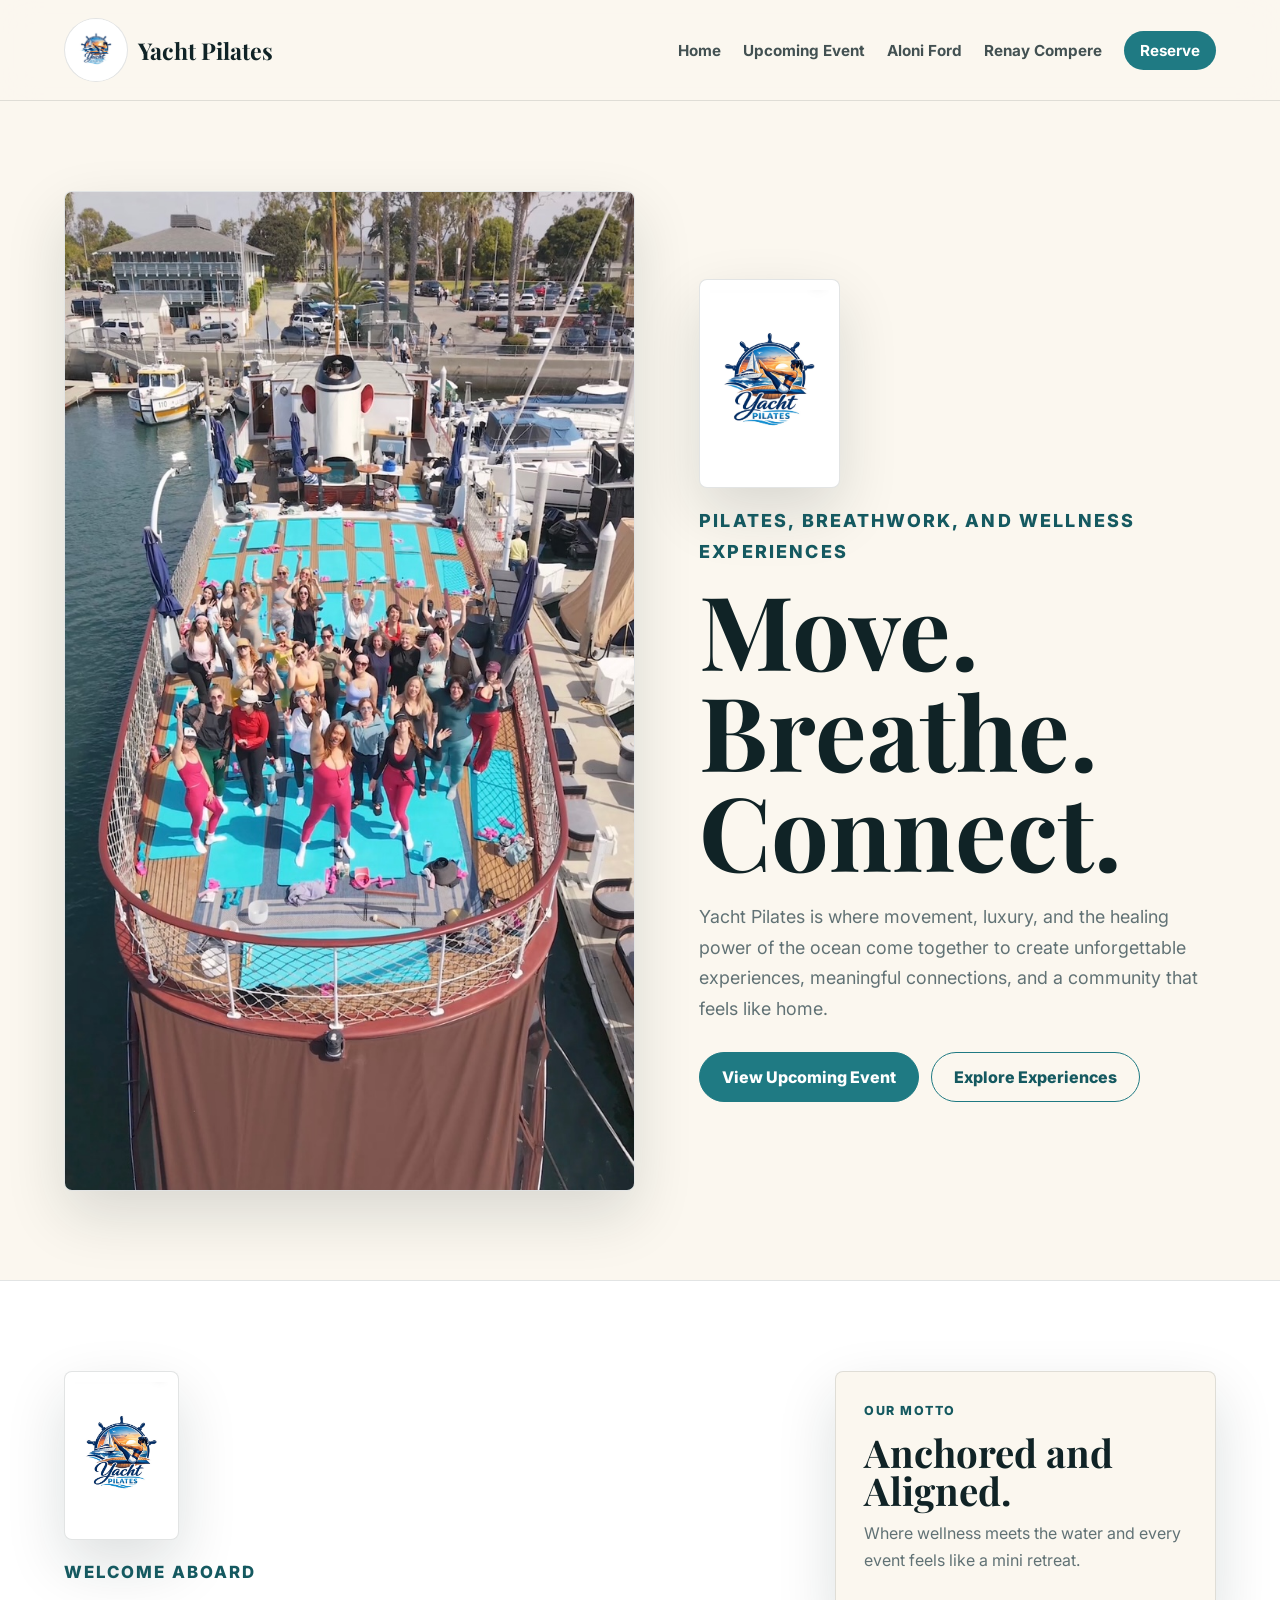
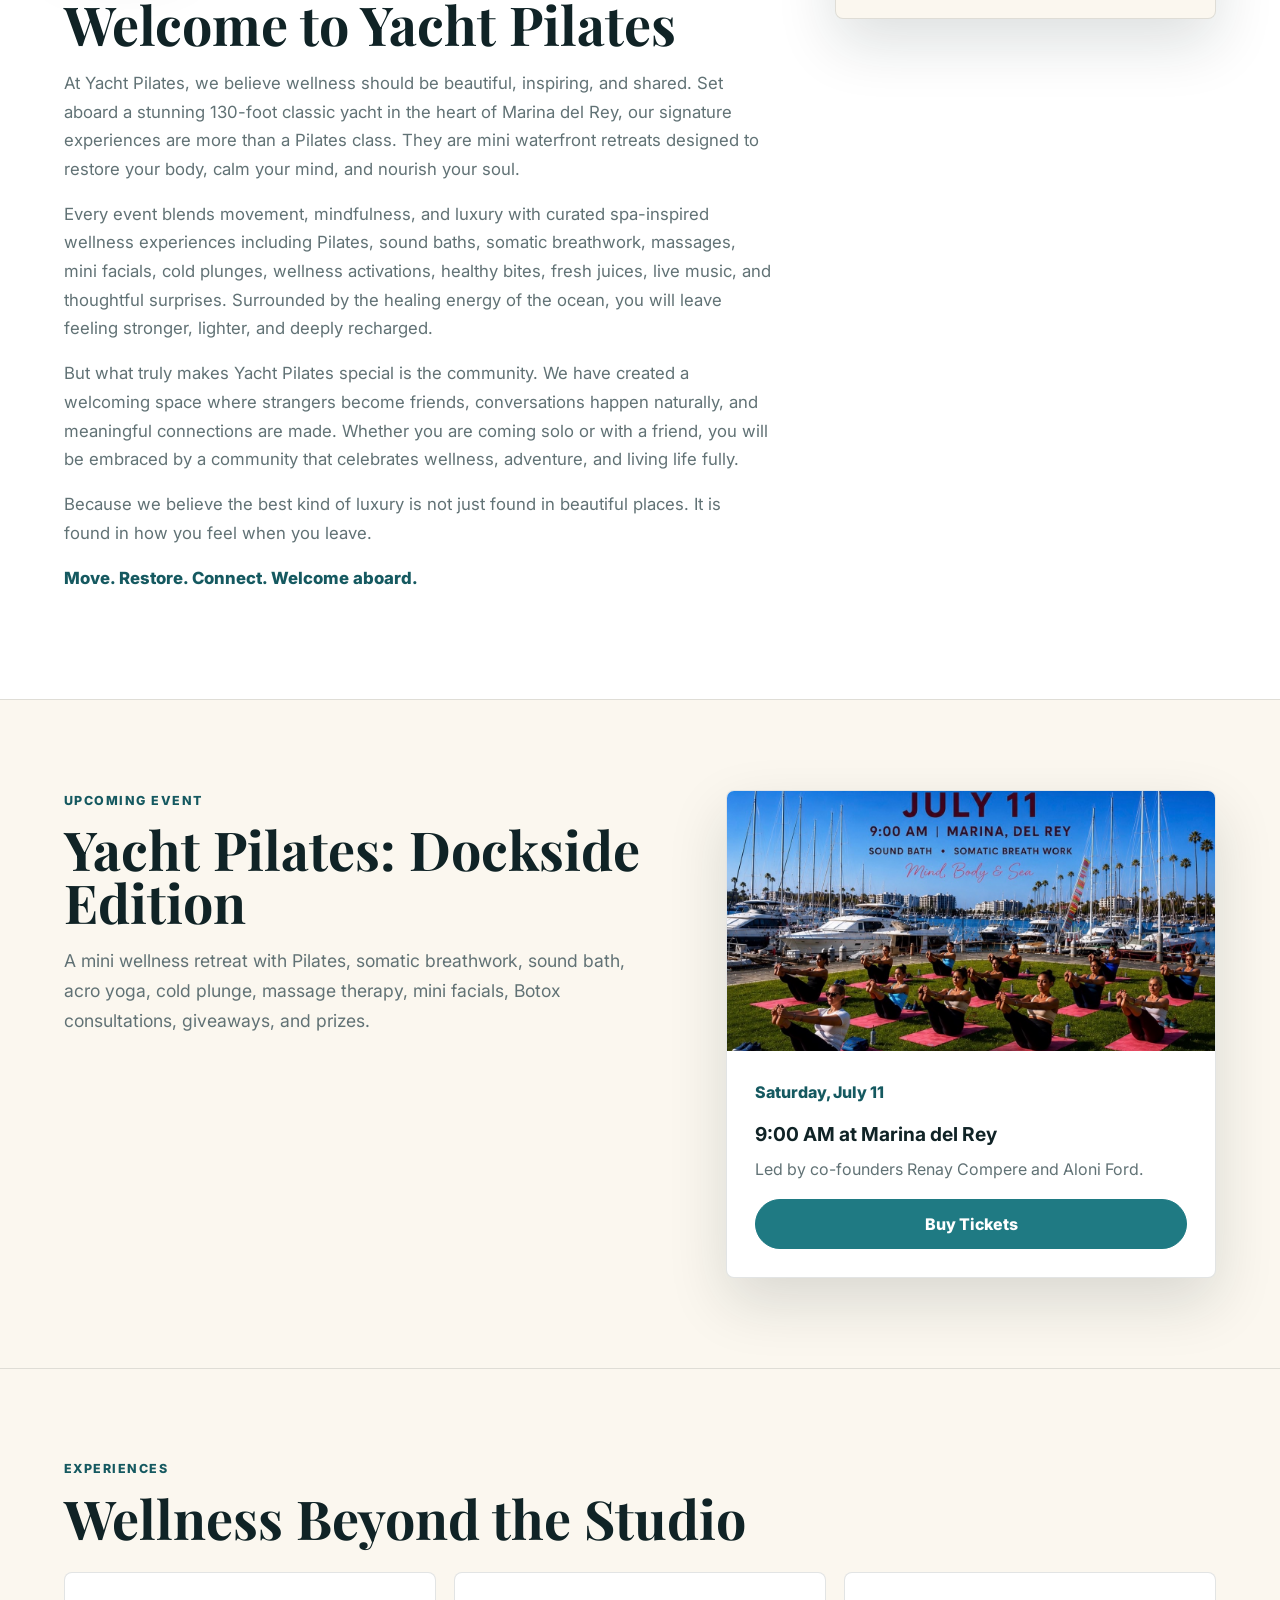
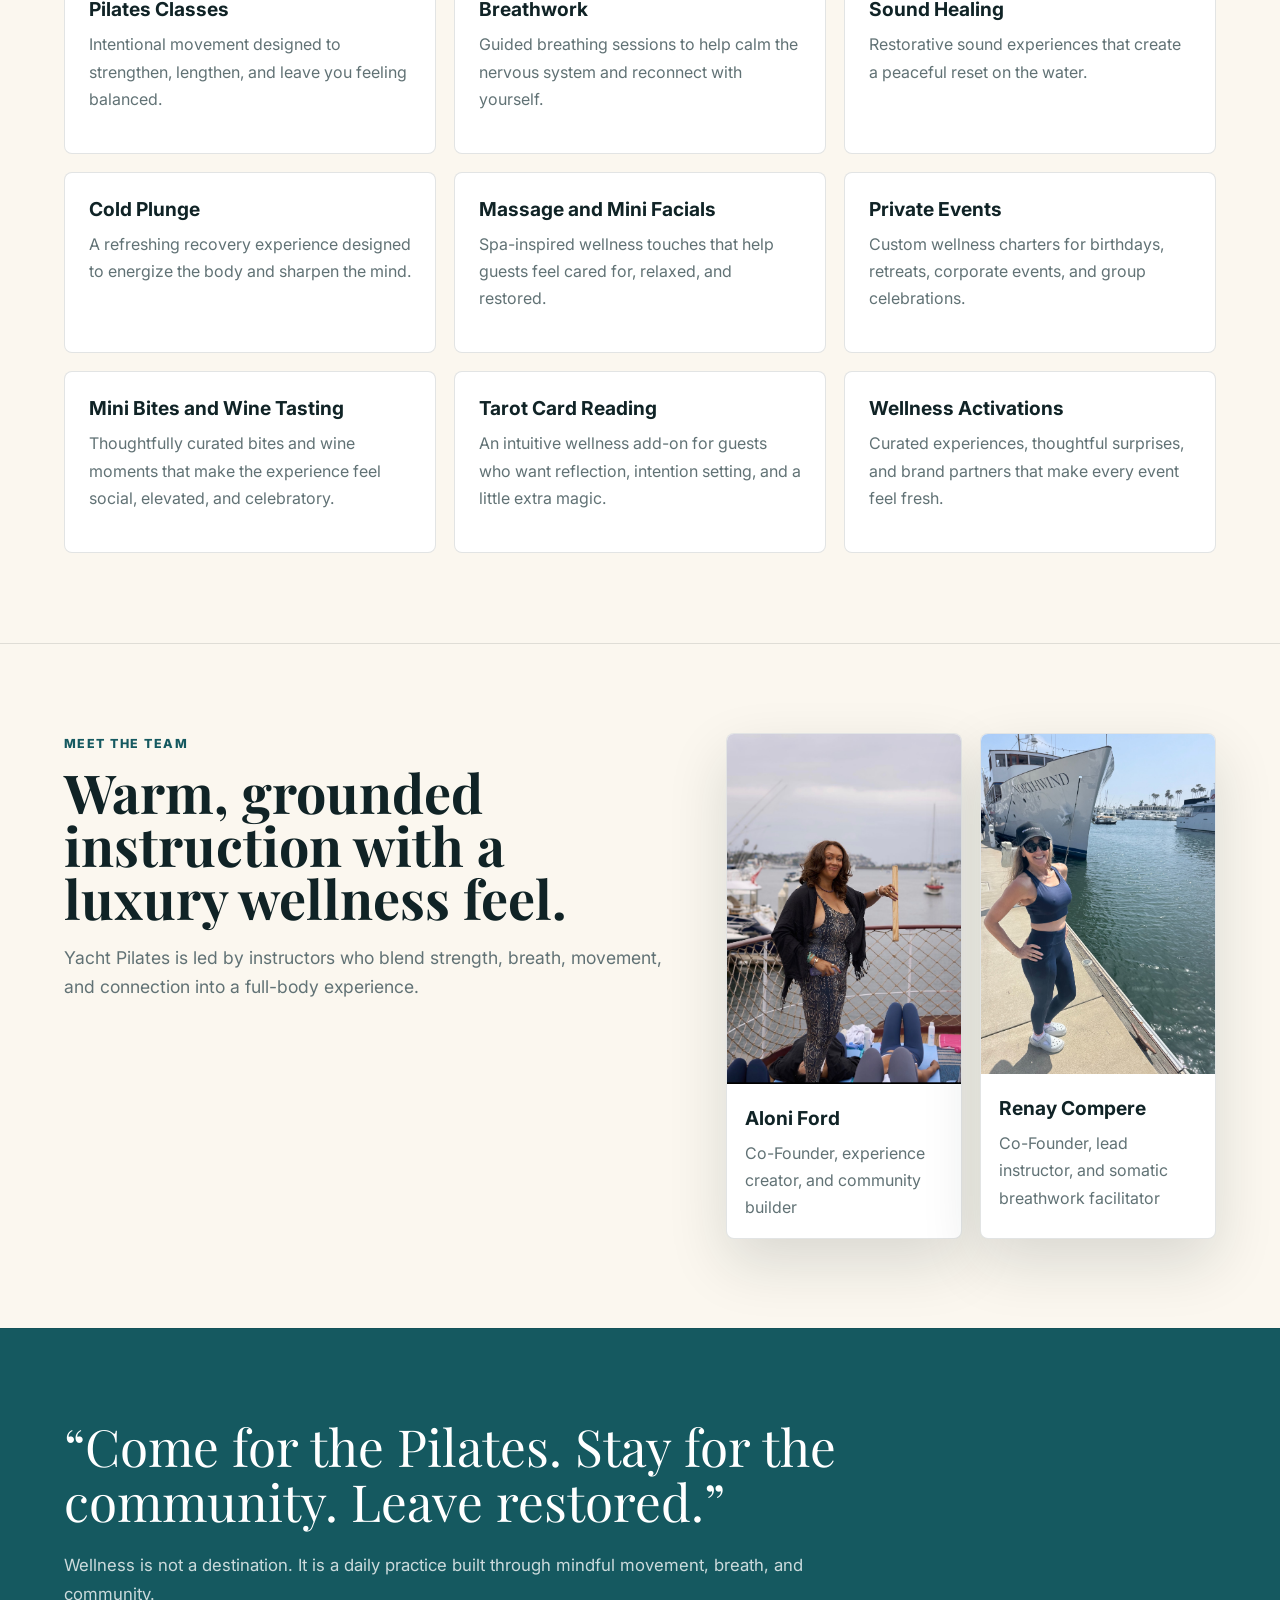
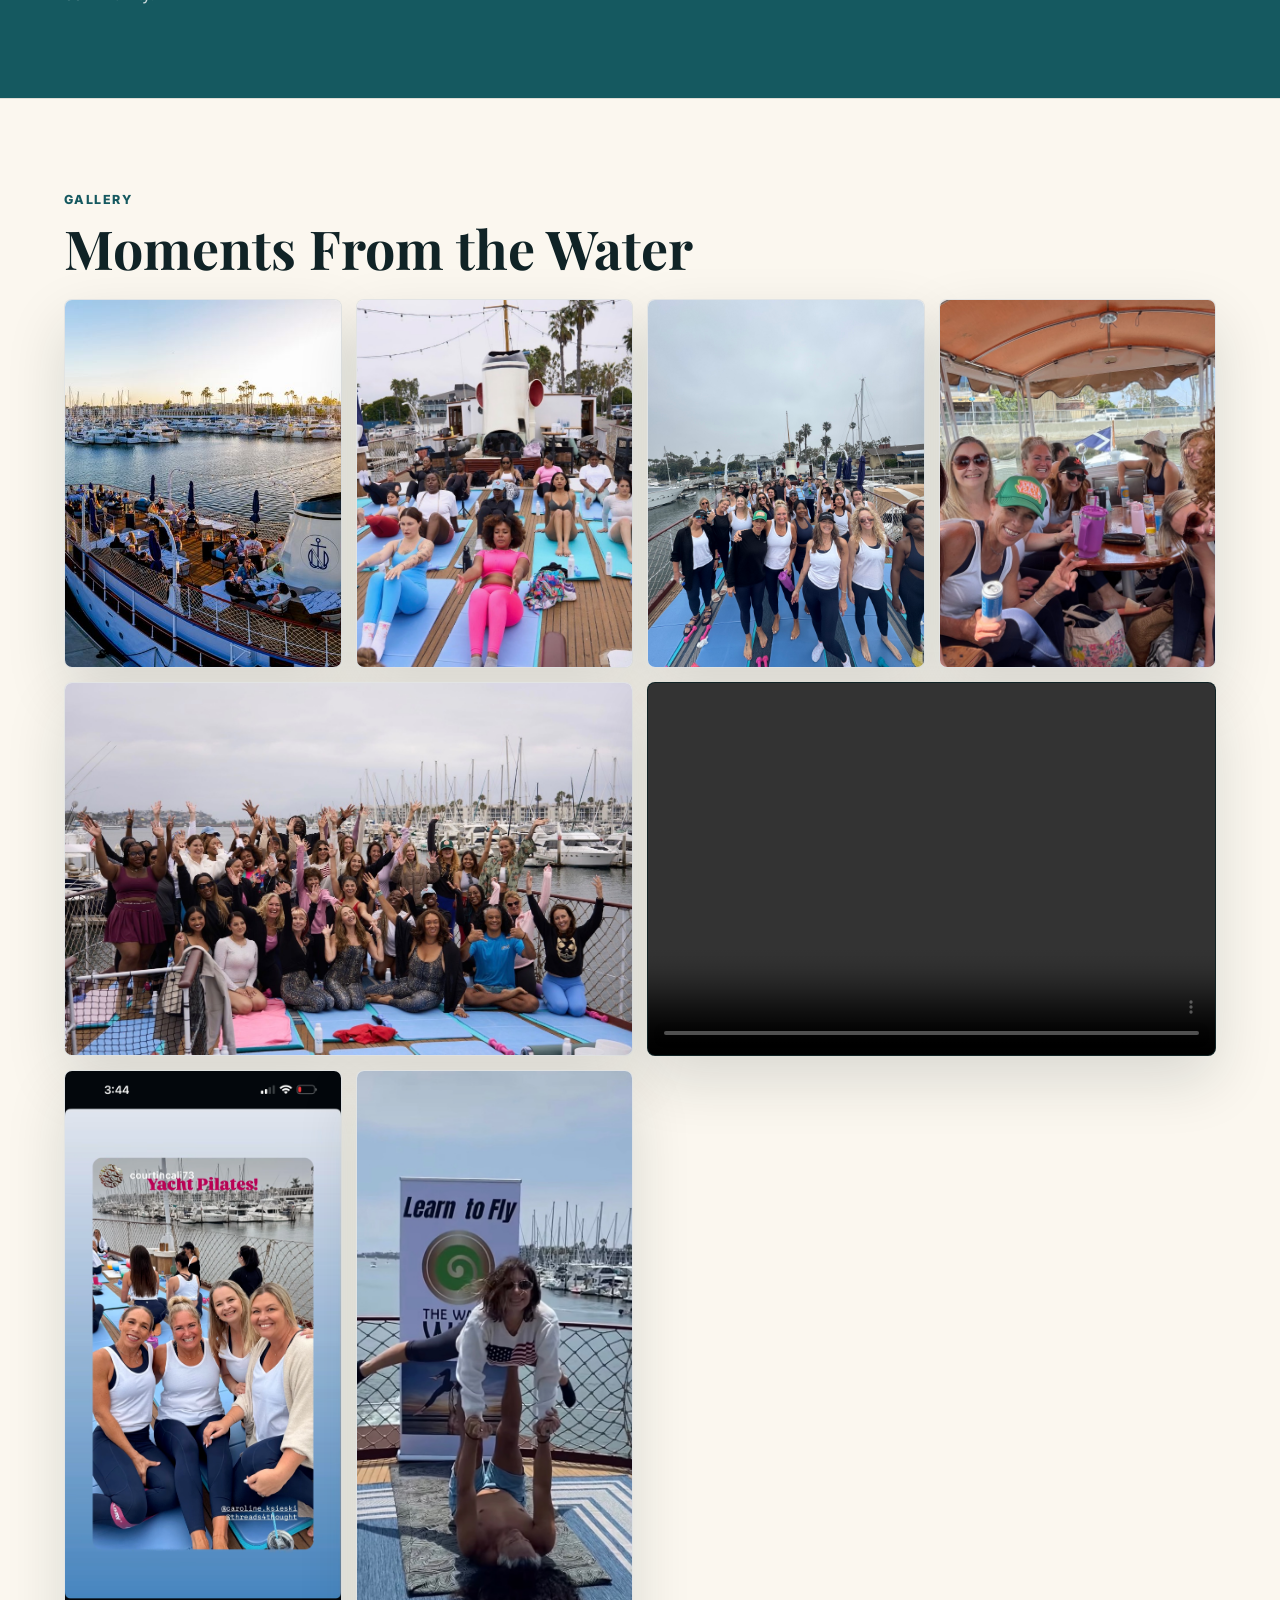
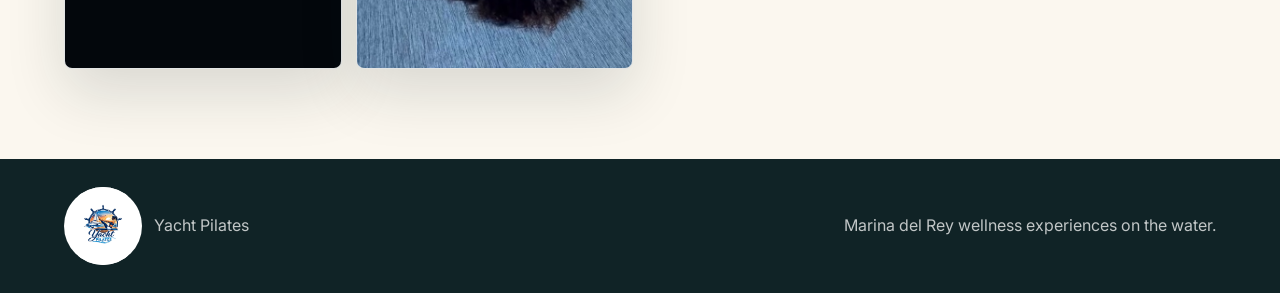
==== index.html @ 86cf9e8d "Move website files to repository root" ====
<!DOCTYPE html>
<html lang="en">
<head>
  <meta charset="UTF-8">
  <meta name="viewport" content="width=device-width, initial-scale=1.0">
  <title>Yacht Pilates | Wellness on the Water</title>
  <link rel="preconnect" href="https://fonts.googleapis.com">
  <link rel="preconnect" href="https://fonts.gstatic.com" crossorigin>
  <link href="https://fonts.googleapis.com/css2?family=Inter:wght@400;500;600;700;800&family=Playfair+Display:wght@600;700&display=swap" rel="stylesheet">
  <link rel="icon" type="image/jpeg" href="assets/images/yacht-pilates-logo.jpeg">
  <link rel="stylesheet" href="styles.css">
</head>
<body>
  <header class="site-header">
    <a class="brand" href="index.html">
      <img src="assets/images/yacht-pilates-logo.jpeg" alt="Yacht Pilates logo">
      <span>Yacht Pilates</span>
    </a>
    <button class="nav-toggle" aria-label="Open navigation">Menu</button>
    <nav class="site-nav">
      <a href="index.html">Home</a>
      <a href="event.html">Upcoming Event</a>
      <a href="aloni-ford.html">Aloni Ford</a>
      <a href="renay-compere.html">Renay Compere</a>
      <a class="nav-cta" href="https://www.eventbrite.com/e/dockside-pilates-mini-wellness-retreat-tickets-1992502985065?aff=oddtdtcreator" target="_blank" rel="noopener">Reserve</a>
    </nav>
  </header>

  <main>
    <section class="hero">
      <figure class="image-card hero-media">
        <img src="assets/images/yacht-pilates-aerial-class.jpeg" alt="Yacht Pilates class waving from the deck in Marina del Rey">
      </figure>
      <div class="hero-content">
        <img class="page-logo" src="assets/images/yacht-pilates-logo.jpeg" alt="Yacht Pilates logo">
        <p class="eyebrow">Pilates, breathwork, and wellness experiences</p>
        <h1>Move. Breathe. Connect.</h1>
        <p>Yacht Pilates is where movement, luxury, and the healing power of the ocean come together to create unforgettable experiences, meaningful connections, and a community that feels like home.</p>
        <div class="hero-actions">
          <a class="button primary" href="event.html">View Upcoming Event</a>
          <a class="button secondary" href="#experiences">Explore Experiences</a>
        </div>
      </div>
    </section>

    <section class="section welcome-section">
      <div class="welcome-copy">
        <img class="section-logo" src="assets/images/yacht-pilates-logo.jpeg" alt="Yacht Pilates logo">
        <p class="eyebrow">Welcome Aboard</p>
        <h2>Welcome to Yacht Pilates</h2>
        <p>At Yacht Pilates, we believe wellness should be beautiful, inspiring, and shared. Set aboard a stunning 130-foot classic yacht in the heart of Marina del Rey, our signature experiences are more than a Pilates class. They are mini waterfront retreats designed to restore your body, calm your mind, and nourish your soul.</p>
        <p>Every event blends movement, mindfulness, and luxury with curated spa-inspired wellness experiences including Pilates, sound baths, somatic breathwork, massages, mini facials, cold plunges, wellness activations, healthy bites, fresh juices, live music, and thoughtful surprises. Surrounded by the healing energy of the ocean, you will leave feeling stronger, lighter, and deeply recharged.</p>
        <p>But what truly makes Yacht Pilates special is the community. We have created a welcoming space where strangers become friends, conversations happen naturally, and meaningful connections are made. Whether you are coming solo or with a friend, you will be embraced by a community that celebrates wellness, adventure, and living life fully.</p>
        <p>Because we believe the best kind of luxury is not just found in beautiful places. It is found in how you feel when you leave.</p>
        <p class="signature-line">Move. Restore. Connect. Welcome aboard.</p>
      </div>
      <aside class="motto-card">
        <p class="eyebrow">Our Motto</p>
        <h3>Anchored and Aligned.</h3>
        <p>Where wellness meets the water and every event feels like a mini retreat.</p>
      </aside>
    </section>

    <section class="section event-feature" id="book">
      <div>
        <p class="eyebrow">Upcoming Event</p>
        <h2>Yacht Pilates: Dockside Edition</h2>
        <p class="section-lede">A mini wellness retreat with Pilates, somatic breathwork, sound bath, acro yoga, cold plunge, massage therapy, mini facials, Botox consultations, giveaways, and prizes.</p>
      </div>
      <div class="event-card">
        <img class="card-image" src="assets/images/dockside-event-flyer.jpeg" alt="Yacht Pilates Dockside Edition event flyer">
        <p class="event-date">Saturday, July 11</p>
        <h3>9:00 AM at Marina del Rey</h3>
        <p>Led by co-founders Renay Compere and Aloni Ford.</p>
        <a class="button primary full" href="https://www.eventbrite.com/e/dockside-pilates-mini-wellness-retreat-tickets-1992502985065?aff=oddtdtcreator" target="_blank" rel="noopener">Buy Tickets</a>
      </div>
    </section>

    <section class="section" id="experiences">
      <p class="eyebrow">Experiences</p>
      <h2>Wellness Beyond the Studio</h2>
      <div class="experience-grid">
        <article>
          <h3>Pilates Classes</h3>
          <p>Intentional movement designed to strengthen, lengthen, and leave you feeling balanced.</p>
        </article>
        <article>
          <h3>Breathwork</h3>
          <p>Guided breathing sessions to help calm the nervous system and reconnect with yourself.</p>
        </article>
        <article>
          <h3>Sound Healing</h3>
          <p>Restorative sound experiences that create a peaceful reset on the water.</p>
        </article>
        <article>
          <h3>Cold Plunge</h3>
          <p>A refreshing recovery experience designed to energize the body and sharpen the mind.</p>
        </article>
        <article>
          <h3>Massage and Mini Facials</h3>
          <p>Spa-inspired wellness touches that help guests feel cared for, relaxed, and restored.</p>
        </article>
        <article>
          <h3>Private Events</h3>
          <p>Custom wellness charters for birthdays, retreats, corporate events, and group celebrations.</p>
        </article>
        <article>
          <h3>Mini Bites and Wine Tasting</h3>
          <p>Thoughtfully curated bites and wine moments that make the experience feel social, elevated, and celebratory.</p>
        </article>
        <article>
          <h3>Tarot Card Reading</h3>
          <p>An intuitive wellness add-on for guests who want reflection, intention setting, and a little extra magic.</p>
        </article>
        <article>
          <h3>Wellness Activations</h3>
          <p>Curated experiences, thoughtful surprises, and brand partners that make every event feel fresh.</p>
        </article>
      </div>
    </section>

    <section class="section split">
      <div>
        <p class="eyebrow">Meet the Team</p>
        <h2>Warm, grounded instruction with a luxury wellness feel.</h2>
        <p class="section-lede">Yacht Pilates is led by instructors who blend strength, breath, movement, and connection into a full-body experience.</p>
      </div>
      <div class="team-grid">
        <a class="team-card" href="aloni-ford.html">
          <img class="portrait" src="assets/images/aloni-ford-profile.jpeg" alt="Aloni Ford on the Yacht Pilates deck">
          <h3>Aloni Ford</h3>
          <p>Co-Founder, experience creator, and community builder</p>
        </a>
        <a class="team-card" href="renay-compere.html">
          <img class="portrait" src="assets/images/instructor-dock.jpeg" alt="Renay Compere by the yacht in Marina del Rey">
          <h3>Renay Compere</h3>
          <p>Co-Founder, lead instructor, and somatic breathwork facilitator</p>
        </a>
      </div>
    </section>

    <section class="section quote-section">
      <blockquote>&ldquo;Come for the Pilates. Stay for the community. Leave restored.&rdquo;</blockquote>
      <p class="quote-caption">Wellness is not a destination. It is a daily practice built through mindful movement, breath, and community.</p>
    </section>

    <section class="section gallery">
      <p class="eyebrow">Gallery</p>
      <h2>Moments From the Water</h2>
      <div class="gallery-grid">
        <figure class="image-card"><img src="assets/images/yacht-sunset.jpeg" alt="Yacht event at sunset in the marina"></figure>
        <figure class="image-card"><img src="assets/images/pilates-mats.jpeg" alt="Pilates class on mats across the yacht deck"></figure>
        <figure class="image-card"><img src="assets/images/group-on-deck.jpeg" alt="Yacht Pilates guests gathered on deck"></figure>
        <figure class="image-card"><img src="assets/images/yacht-social.jpeg" alt="Guests smiling around a yacht table after class"></figure>
        <figure class="image-card wide"><img src="assets/images/retreat-group-waving.jpeg" alt="Yacht Pilates retreat group waving on the yacht deck"></figure>
        <figure class="image-card wide video-card">
          <video src="assets/images/yacht-pilates-gallery-video.mov" controls muted playsinline preload="metadata"></video>
        </figure>
        <figure class="image-card"><img src="assets/images/story-yacht-pilates.png" alt="Yacht Pilates social story from a guest"></figure>
        <figure class="image-card"><img src="assets/images/acro-yoga.jpeg" alt="Acro yoga activity on the yacht deck"></figure>
      </div>
    </section>
  </main>

  <footer class="site-footer">
    <div class="footer-brand">
      <img src="assets/images/yacht-pilates-logo.jpeg" alt="Yacht Pilates logo">
      <p>Yacht Pilates</p>
    </div>
    <p>Marina del Rey wellness experiences on the water.</p>
  </footer>

  <script src="script.js"></script>
</body>
</html>
---- styles.css ----
:root {
  --ink: #102326;
  --muted: #617275;
  --sea: #1f7a83;
  --sea-dark: #155960;
  --cream: #fbf7ef;
  --sand: #eee3d2;
  --white: #ffffff;
  --line: rgba(16, 35, 38, 0.12);
  --shadow: 0 24px 60px rgba(16, 35, 38, 0.14);
}

* {
  box-sizing: border-box;
}

body {
  margin: 0;
  font-family: "Inter", Arial, sans-serif;
  color: var(--ink);
  background: var(--cream);
}

a {
  color: inherit;
  text-decoration: none;
}

.site-header {
  position: sticky;
  top: 0;
  z-index: 20;
  display: flex;
  align-items: center;
  justify-content: space-between;
  gap: 24px;
  padding: 18px clamp(20px, 5vw, 72px);
  background: rgba(251, 247, 239, 0.9);
  border-bottom: 1px solid var(--line);
  backdrop-filter: blur(18px);
}

.brand {
  display: inline-flex;
  align-items: center;
  gap: 10px;
  font-family: "Playfair Display", Georgia, serif;
  font-size: 1.45rem;
  font-weight: 700;
}

.brand img {
  width: 64px;
  height: 64px;
  object-fit: contain;
  background: var(--white);
  border: 1px solid var(--line);
  border-radius: 999px;
}

.page-logo,
.section-logo {
  display: block;
  width: clamp(112px, 11vw, 170px);
  height: auto;
  margin-bottom: 18px;
  padding: 10px;
  background: var(--white);
  border: 1px solid var(--line);
  border-radius: 8px;
  box-shadow: var(--shadow);
}

.section-logo {
  width: clamp(92px, 9vw, 132px);
}

.centered-logo {
  margin-inline: auto;
}

.site-nav {
  display: flex;
  align-items: center;
  gap: 22px;
  font-size: 0.95rem;
  font-weight: 700;
}

.site-nav a {
  color: rgba(16, 35, 38, 0.78);
}

.site-nav a:hover {
  color: var(--sea-dark);
}

.nav-cta {
  padding: 10px 16px;
  color: var(--white) !important;
  background: var(--sea);
  border-radius: 999px;
}

.nav-toggle {
  display: none;
  border: 0;
  background: transparent;
  color: var(--ink);
  font-weight: 800;
}

.hero,
.profile-hero,
.event-hero {
  display: grid;
  grid-template-columns: minmax(0, 1.05fr) minmax(320px, 0.95fr);
  align-items: center;
  gap: clamp(28px, 5vw, 72px);
  padding: clamp(42px, 7vw, 92px) clamp(20px, 5vw, 72px);
}

.hero {
  min-height: calc(100vh - 76px);
}

.hero-media {
  min-height: 560px;
}

.hero-content {
  max-width: 650px;
}

.eyebrow {
  margin: 0 0 12px;
  color: var(--sea-dark);
  font-size: 0.78rem;
  font-weight: 800;
  letter-spacing: 0.12em;
  text-transform: uppercase;
}

h1,
h2,
h3,
p {
  margin-top: 0;
}

h1,
h2 {
  font-family: "Playfair Display", Georgia, serif;
  line-height: 0.98;
}

h1 {
  margin-bottom: 22px;
  font-size: clamp(3.3rem, 8vw, 7.6rem);
}

h2 {
  margin-bottom: 18px;
  font-size: clamp(2.25rem, 4.2vw, 4.6rem);
}

h3 {
  margin-bottom: 10px;
  font-size: 1.2rem;
}

p {
  color: var(--muted);
  font-size: 1rem;
  line-height: 1.7;
}

.hero p,
.profile-hero p,
.event-hero p {
  font-size: 1.12rem;
}

.button {
  display: inline-flex;
  align-items: center;
  justify-content: center;
  min-height: 48px;
  padding: 14px 22px;
  border: 1px solid var(--sea);
  border-radius: 999px;
  font-weight: 800;
}

.primary {
  color: var(--white);
  background: var(--sea);
}

.secondary {
  color: var(--sea-dark);
  background: transparent;
}

.full {
  width: 100%;
}

.hero-actions {
  display: flex;
  flex-wrap: wrap;
  gap: 12px;
  margin-top: 28px;
}

.centered-actions {
  justify-content: center;
}

.section {
  padding: clamp(42px, 7vw, 92px) clamp(20px, 5vw, 72px);
  border-top: 1px solid var(--line);
}

.section-lede {
  max-width: 760px;
  font-size: 1.1rem;
}

.welcome-section {
  display: grid;
  grid-template-columns: minmax(0, 1.3fr) minmax(280px, 0.7fr);
  gap: clamp(24px, 5vw, 64px);
  align-items: start;
  background: var(--white);
}

.welcome-copy {
  max-width: 960px;
}

.welcome-copy p {
  font-size: 1.05rem;
}

.signature-line {
  color: var(--sea-dark);
  font-weight: 800;
}

.motto-card {
  position: sticky;
  top: 110px;
  padding: 28px;
  background: var(--cream);
  border: 1px solid var(--line);
  border-radius: 8px;
  box-shadow: var(--shadow);
}

.motto-card h3 {
  font-family: "Playfair Display", Georgia, serif;
  font-size: clamp(2rem, 3vw, 3.2rem);
  line-height: 1;
}

.event-feature,
.split {
  display: grid;
  grid-template-columns: minmax(0, 1.1fr) minmax(280px, 0.9fr);
  gap: clamp(24px, 5vw, 64px);
  align-items: start;
}

.event-card,
.experience-grid article,
.team-card,
.image-card {
  background: var(--white);
  border: 1px solid var(--line);
  border-radius: 8px;
  box-shadow: var(--shadow);
}

.event-card {
  overflow: hidden;
  padding: 28px;
}

.event-card .card-image {
  width: calc(100% + 56px);
  height: 260px;
  margin: -28px -28px 24px;
  object-fit: cover;
}

.event-date {
  color: var(--sea-dark);
  font-weight: 800;
}

.experience-grid {
  display: grid;
  grid-template-columns: repeat(3, minmax(0, 1fr));
  gap: 18px;
  margin-top: 28px;
}

.experience-grid article {
  min-height: 180px;
  padding: 24px;
  box-shadow: none;
}

.team-grid {
  display: grid;
  grid-template-columns: repeat(2, minmax(0, 1fr));
  gap: 18px;
}

.team-card {
  display: block;
  overflow: hidden;
}

.team-card img {
  width: 100%;
  object-fit: cover;
}

.team-card h3,
.team-card p {
  padding-inline: 18px;
}

.team-card h3 {
  margin-top: 18px;
}

.gallery-grid {
  display: grid;
  grid-template-columns: repeat(4, minmax(0, 1fr));
  gap: 14px;
  margin-top: 24px;
}

.image-card {
  margin: 0;
  overflow: hidden;
}

.image-card img {
  display: block;
  width: 100%;
  height: 100%;
  object-fit: cover;
}

.image-card video {
  display: block;
  width: 100%;
  height: 100%;
  min-height: 360px;
  object-fit: cover;
  background: var(--ink);
}

.video-card {
  background: var(--ink);
}

.portrait {
  min-height: 340px;
  border-radius: 0;
}

.profile-photo {
  min-height: 620px;
}

.flyer-slot {
  min-height: 640px;
}

.compact-photo {
  height: 360px;
  margin-top: 22px;
  box-shadow: none;
}

.wide {
  grid-column: span 2;
}

.copy-stack p {
  font-size: 1.08rem;
}

.pill-grid {
  display: flex;
  flex-wrap: wrap;
  gap: 12px;
  margin-top: 20px;
}

.pill-grid span {
  padding: 12px 16px;
  color: var(--sea-dark);
  background: var(--white);
  border: 1px solid var(--line);
  border-radius: 999px;
  font-weight: 800;
}

.quote-section {
  background: var(--sea-dark);
}

blockquote {
  max-width: 950px;
  margin: 0;
  color: var(--white);
  font-family: "Playfair Display", Georgia, serif;
  font-size: clamp(2rem, 4vw, 4.2rem);
  line-height: 1.08;
}

.quote-caption {
  max-width: 780px;
  margin: 22px 0 0;
  color: rgba(255, 255, 255, 0.78);
  font-size: 1.05rem;
}

.event-meta {
  display: flex;
  flex-wrap: wrap;
  gap: 10px;
  margin-top: 26px;
}

.event-meta span {
  padding: 12px 14px;
  color: var(--sea-dark);
  background: var(--white);
  border: 1px solid var(--line);
  border-radius: 999px;
  font-weight: 800;
}

.cta-section {
  text-align: center;
}

.cta-section p {
  margin-inline: auto;
  max-width: 620px;
}

.site-footer {
  display: flex;
  align-items: center;
  justify-content: space-between;
  gap: 24px;
  padding: 28px clamp(20px, 5vw, 72px);
  background: var(--ink);
}

.footer-brand {
  display: flex;
  align-items: center;
  gap: 12px;
}

.footer-brand img {
  width: 78px;
  height: 78px;
  object-fit: contain;
  background: var(--white);
  border-radius: 999px;
}

.site-footer p {
  margin: 0;
  color: rgba(255, 255, 255, 0.74);
}

@media (max-width: 960px) {
  .hero,
  .profile-hero,
  .event-hero,
  .event-feature,
  .split,
  .welcome-section {
    grid-template-columns: 1fr;
  }

  .motto-card {
    position: static;
  }

  .hero {
    min-height: auto;
  }

  .hero-media,
  .profile-photo,
  .flyer-slot {
    min-height: 440px;
  }

  .experience-grid,
  .gallery-grid {
    grid-template-columns: repeat(2, minmax(0, 1fr));
  }
}

@media (max-width: 720px) {
  .nav-toggle {
    display: block;
  }

  .site-nav {
    position: absolute;
    top: 100%;
    left: 0;
    right: 0;
    display: none;
    flex-direction: column;
    align-items: stretch;
    gap: 0;
    padding: 12px 20px 18px;
    background: var(--cream);
    border-bottom: 1px solid var(--line);
  }

  .site-nav.is-open {
    display: flex;
  }

  .site-nav a {
    padding: 13px 0;
  }

  .nav-cta {
    text-align: center;
  }

  .hero,
  .profile-hero,
  .event-hero,
  .section {
    padding-inline: 18px;
  }

  h1 {
    font-size: 3.1rem;
  }

  .brand span {
    display: none;
  }

  .team-grid,
  .experience-grid,
  .gallery-grid {
    grid-template-columns: 1fr;
  }

  .site-footer {
    flex-direction: column;
  }
}
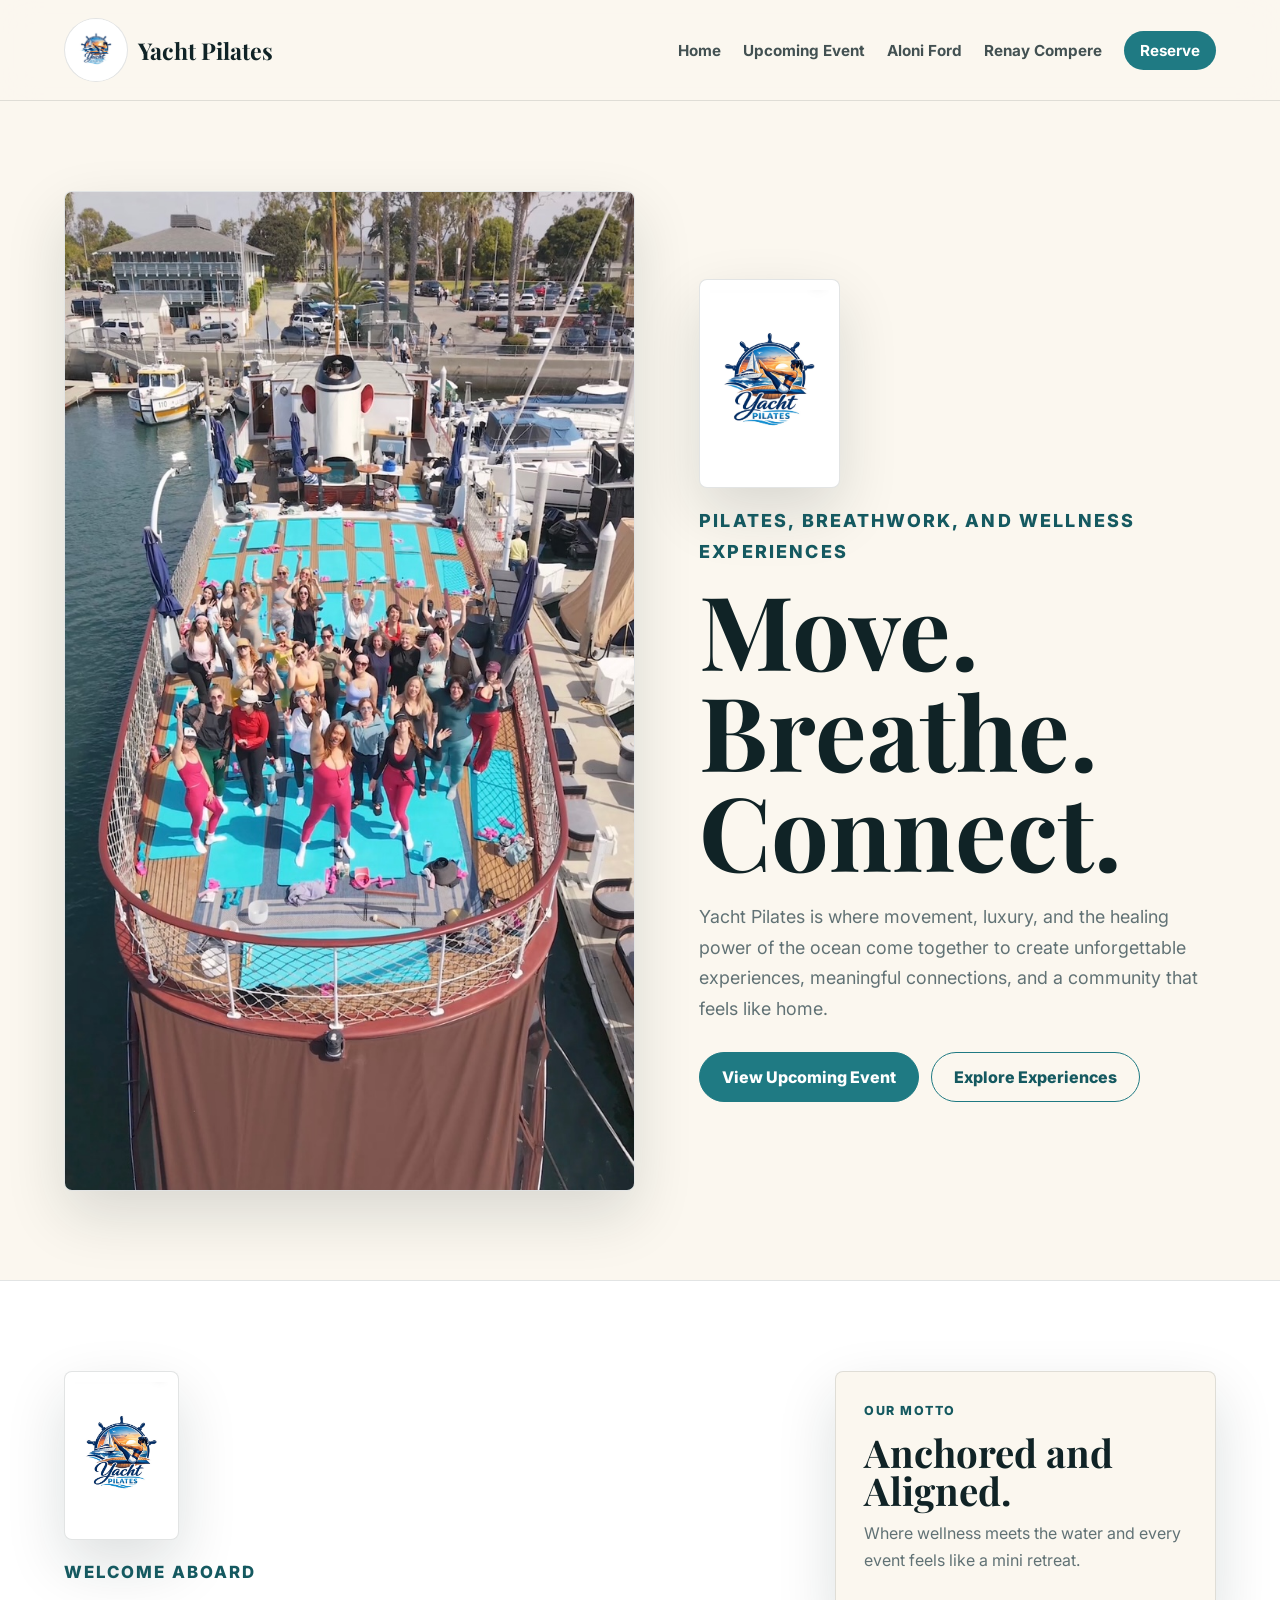
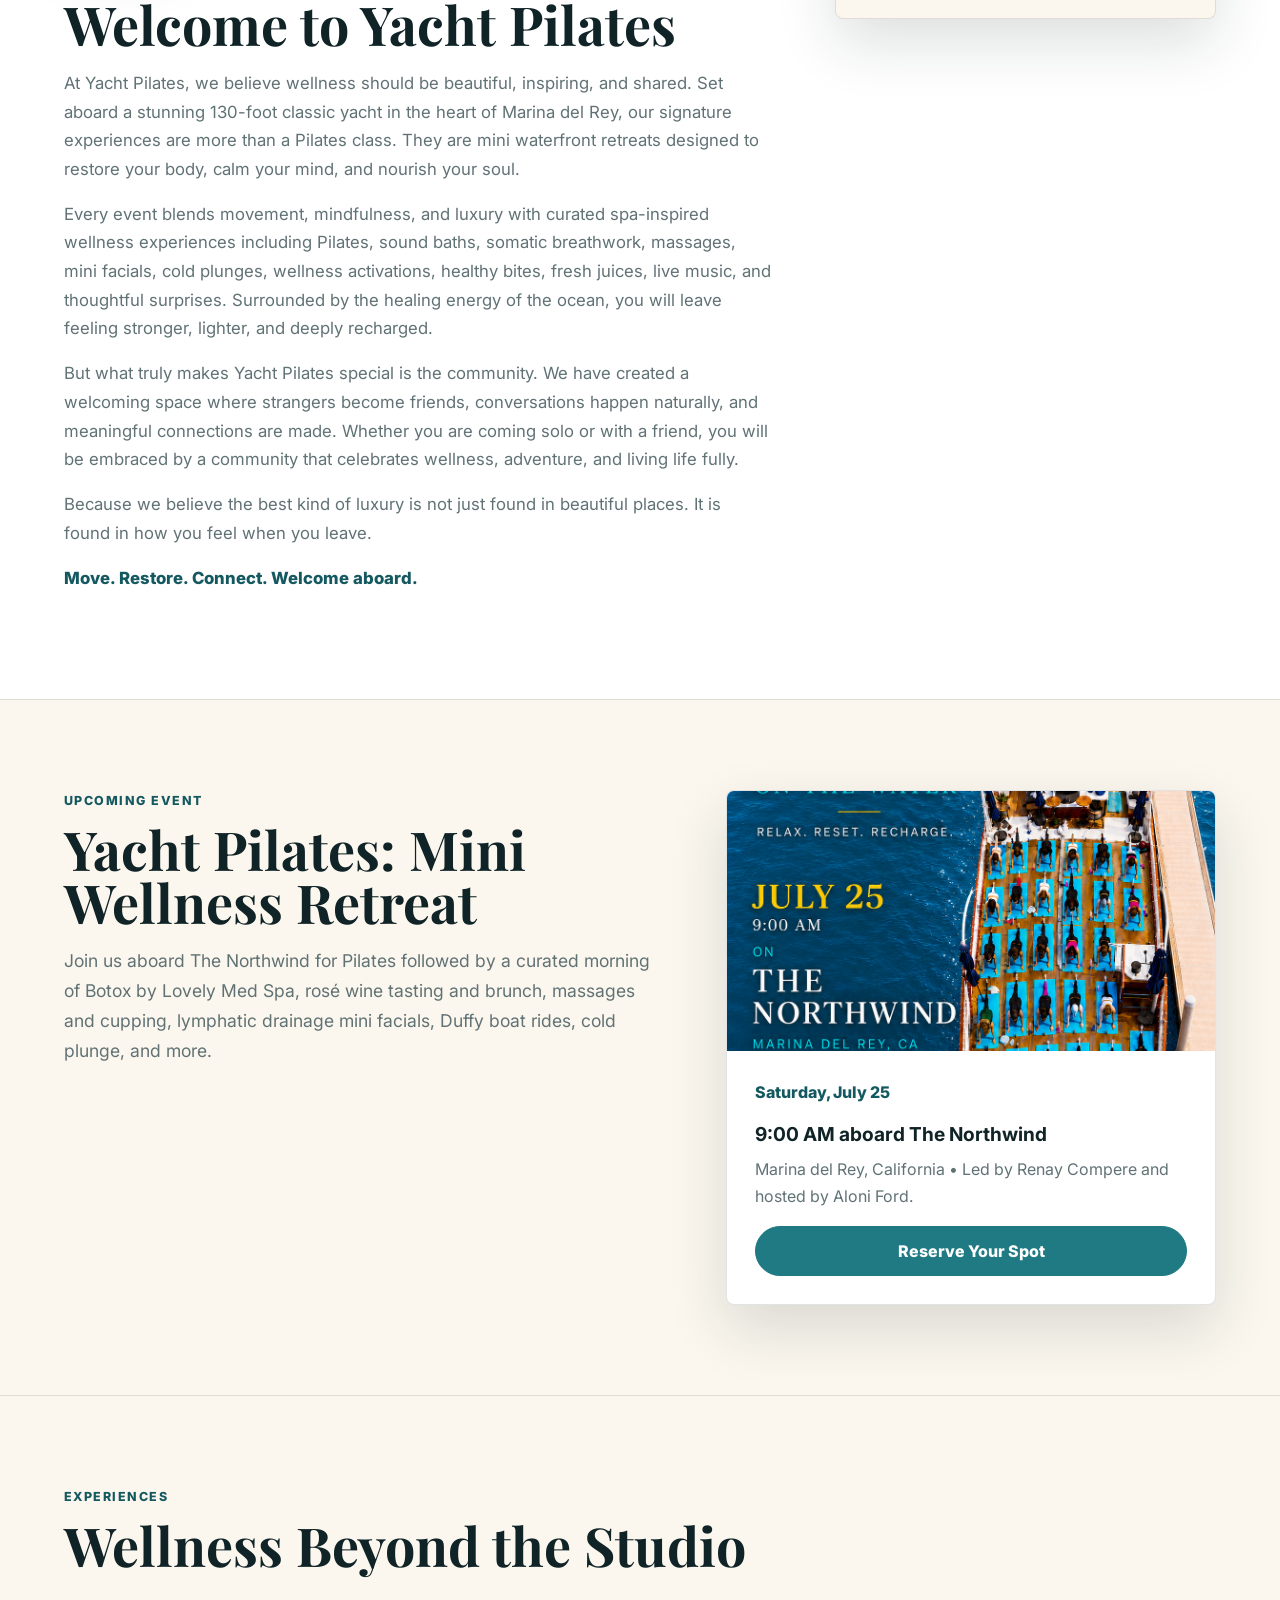
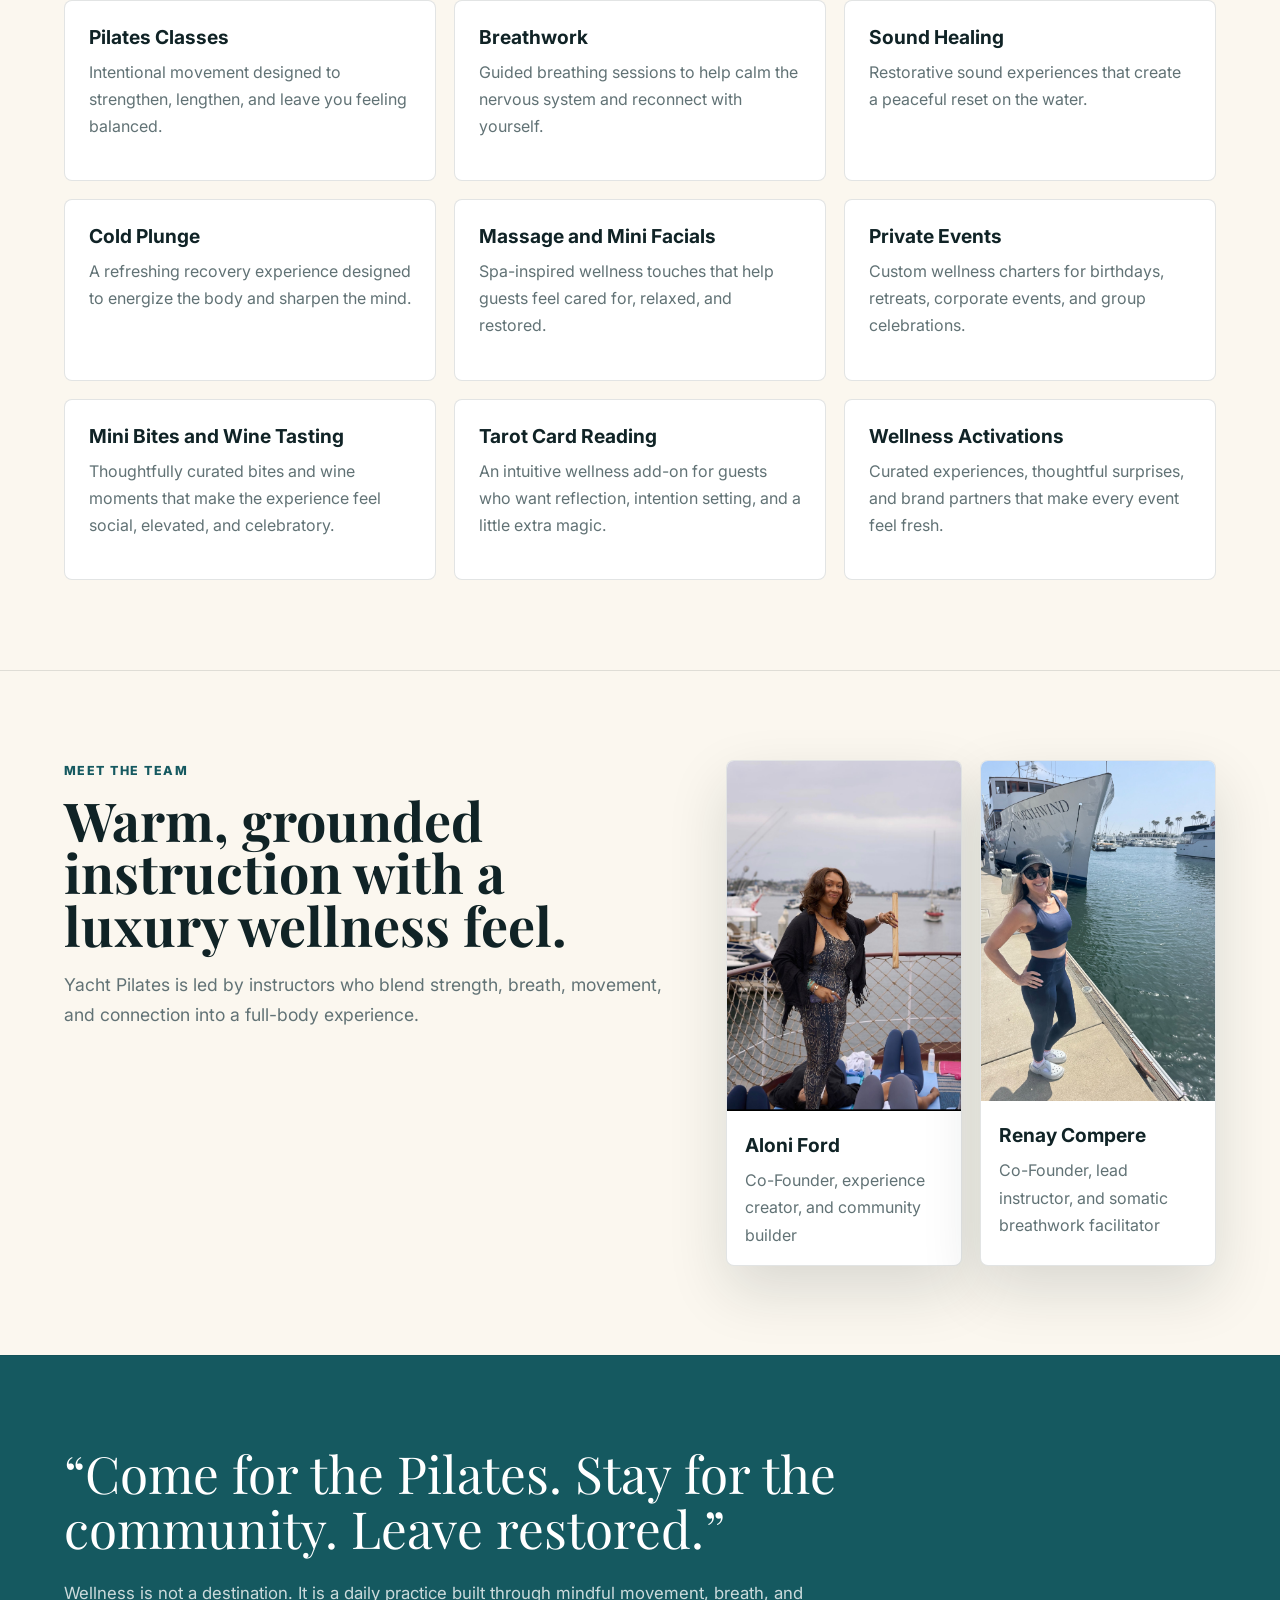
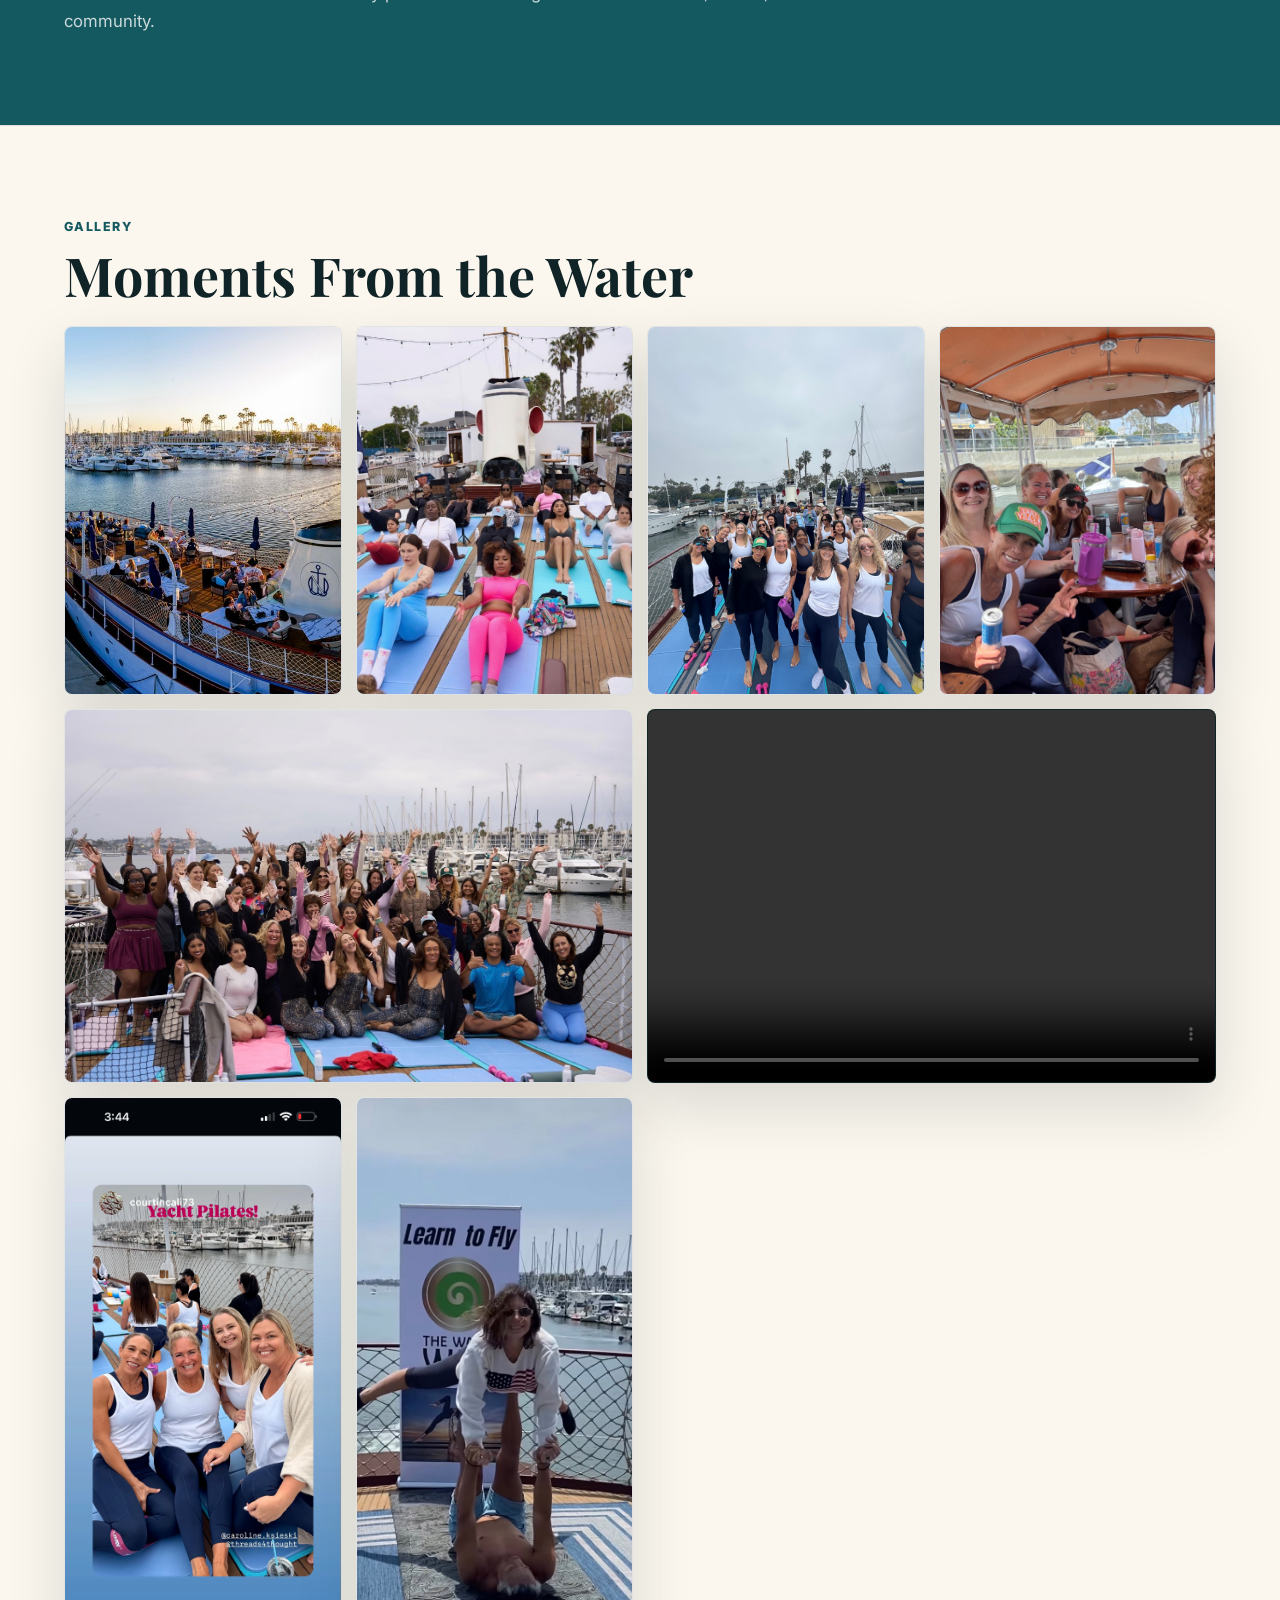
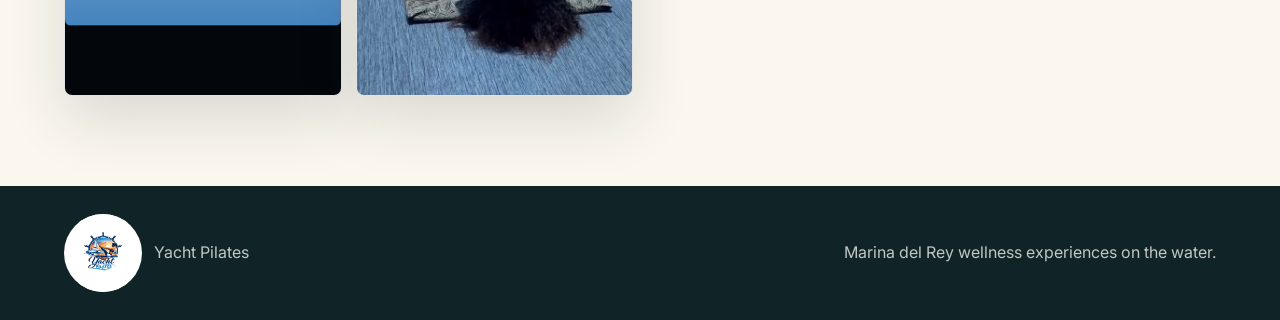
==== commit eaebad92: "Update July 25 event and Eventbrite ticket links" ====
--- a/index.html
+++ b/index.html
@@ -22,7 +22,7 @@
       <a href="event.html">Upcoming Event</a>
       <a href="aloni-ford.html">Aloni Ford</a>
       <a href="renay-compere.html">Renay Compere</a>
-      <a class="nav-cta" href="https://www.eventbrite.com/e/dockside-pilates-mini-wellness-retreat-tickets-1992502985065?aff=oddtdtcreator" target="_blank" rel="noopener">Reserve</a>
+      <a class="nav-cta" href="https://www.eventbrite.com/e/yacht-pilates-sound-bath-brunch-tickets-1993731586846" target="_blank" rel="noopener">Reserve</a>
     </nav>
   </header>
 
@@ -64,15 +64,15 @@
     <section class="section event-feature" id="book">
       <div>
         <p class="eyebrow">Upcoming Event</p>
-        <h2>Yacht Pilates: Dockside Edition</h2>
-        <p class="section-lede">A mini wellness retreat with Pilates, somatic breathwork, sound bath, acro yoga, cold plunge, massage therapy, mini facials, Botox consultations, giveaways, and prizes.</p>
+        <h2>Yacht Pilates: Mini Wellness Retreat</h2>
+        <p class="section-lede">Join us aboard The Northwind for Pilates followed by a curated morning of Botox by Lovely Med Spa, rosé wine tasting and brunch, massages and cupping, lymphatic drainage mini facials, Duffy boat rides, cold plunge, and more.</p>
       </div>
       <div class="event-card">
-        <img class="card-image" src="assets/images/dockside-event-flyer.jpeg" alt="Yacht Pilates Dockside Edition event flyer">
-        <p class="event-date">Saturday, July 11</p>
-        <h3>9:00 AM at Marina del Rey</h3>
-        <p>Led by co-founders Renay Compere and Aloni Ford.</p>
-        <a class="button primary full" href="https://www.eventbrite.com/e/dockside-pilates-mini-wellness-retreat-tickets-1992502985065?aff=oddtdtcreator" target="_blank" rel="noopener">Buy Tickets</a>
+        <img class="card-image" src="assets/images/july-25-mini-wellness-retreat.png" alt="Yacht Pilates Mini Wellness Retreat July 25 event flyer">
+        <p class="event-date">Saturday, July 25</p>
+        <h3>9:00 AM aboard The Northwind</h3>
+        <p>Marina del Rey, California • Led by Renay Compere and hosted by Aloni Ford.</p>
+        <a class="button primary full" href="https://www.eventbrite.com/e/yacht-pilates-sound-bath-brunch-tickets-1993731586846" target="_blank" rel="noopener">Reserve Your Spot</a>
       </div>
     </section>
 
@@ -154,7 +154,7 @@
         <figure class="image-card"><img src="assets/images/yacht-social.jpeg" alt="Guests smiling around a yacht table after class"></figure>
         <figure class="image-card wide"><img src="assets/images/retreat-group-waving.jpeg" alt="Yacht Pilates retreat group waving on the yacht deck"></figure>
         <figure class="image-card wide video-card">
-          <video src="assets/images/yacht-pilates-gallery-video.mov" controls muted playsinline preload="metadata"></video>
+          <video src="assets/images/yacht-pilates-gallery-video.mp4" controls muted playsinline preload="metadata"></video>
         </figure>
         <figure class="image-card"><img src="assets/images/story-yacht-pilates.png" alt="Yacht Pilates social story from a guest"></figure>
         <figure class="image-card"><img src="assets/images/acro-yoga.jpeg" alt="Acro yoga activity on the yacht deck"></figure>
